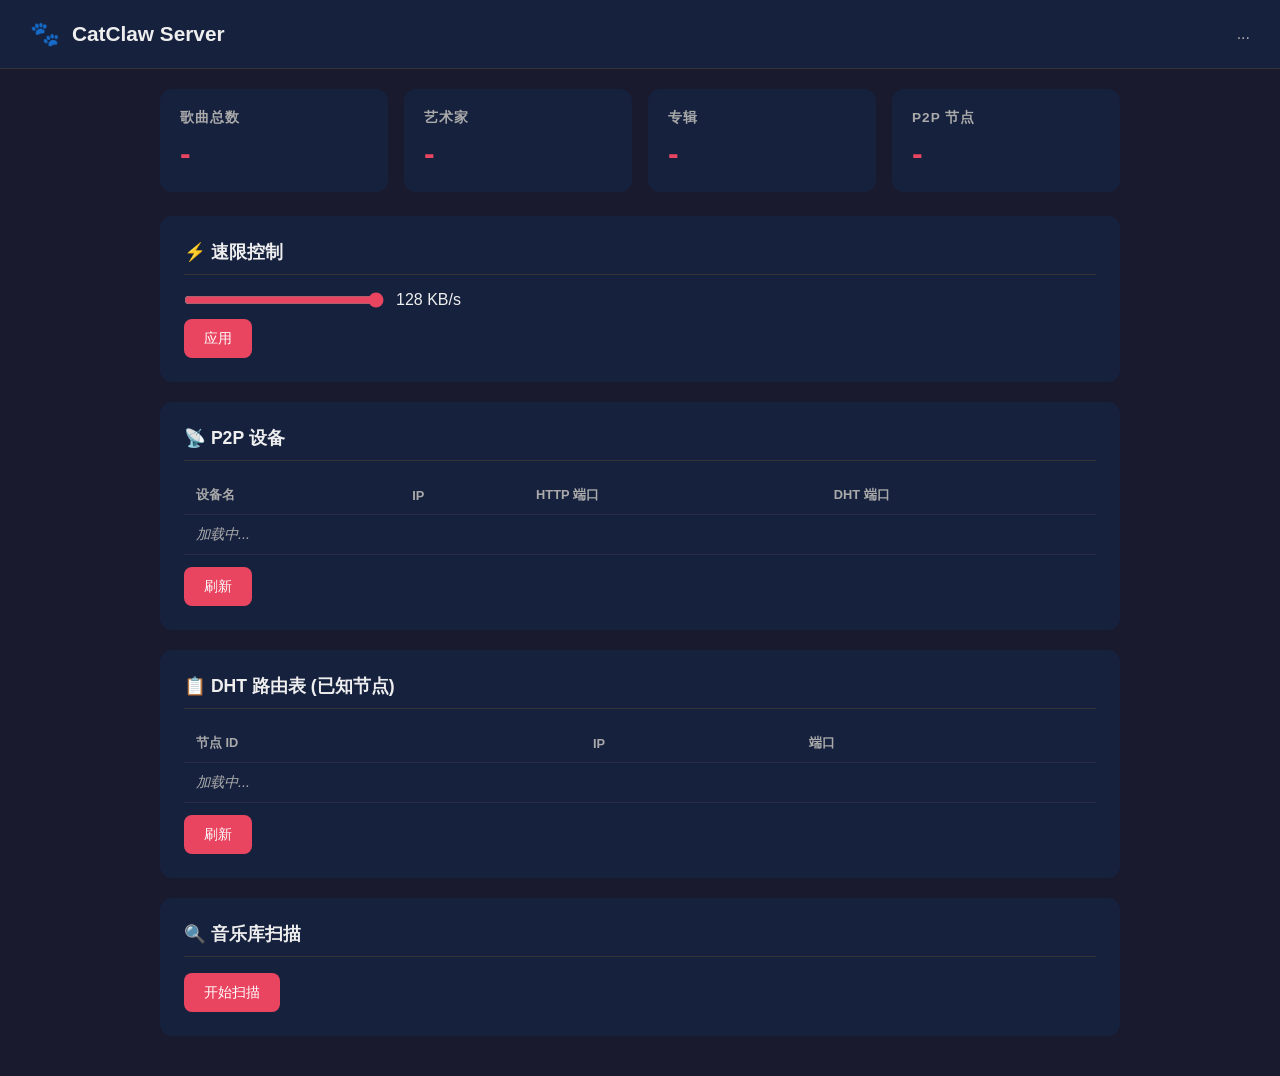
==== web/index.html @ 124abba4 "Initial commit: CatClaw Server - P2P music streaming server - Go-based HTTP API + DHT P2P node - SQL" ====
<!DOCTYPE html>
<html lang="zh-CN">
<head>
<meta charset="UTF-8">
<meta name="viewport" content="width=device-width, initial-scale=1.0">
<title>🐾 CatClaw Server</title>
<style>
  :root { --bg: #1a1a2e; --card: #16213e; --accent: #e94560; --text: #eee; --text2: #aaa; }
  * { box-sizing:border-box;margin:0;padding:0 }
  body { font-family: -apple-system, sans-serif; background: var(--bg); color: var(--text); min-height: 100vh; }
  header { background: var(--card); padding: 20px 30px; display:flex; align-items:center; gap:12px; border-bottom: 1px solid #333; }
  header h1 { font-size: 1.3em; }
  main { max-width: 1000px; margin: 0 auto; padding: 20px; }
  .grid { display: grid; grid-template-columns: repeat(auto-fit, minmax(200px, 1fr)); gap: 16px; margin-bottom: 24px; }
  .card { background: var(--card); border-radius: 12px; padding: 20px; }
  .card h3 { font-size: 0.85em; color: var(--text2); margin-bottom: 8px; text-transform: uppercase; letter-spacing: 1px; }
  .card .value { font-size: 2em; font-weight: bold; color: var(--accent); }
  .section { background: var(--card); border-radius: 12px; padding: 24px; margin-bottom: 20px; }
  .section h2 { font-size: 1.1em; margin-bottom: 16px; border-bottom: 1px solid #333; padding-bottom: 10px; }
  table { width: 100%; border-collapse: collapse; }
  th, td { text-align: left; padding: 10px 12px; border-bottom: 1px solid #2a2a4a; }
  th { color: var(--text2); font-size: 0.8em; font-weight: 600; }
  td { font-size: 0.9em; }
  button { background: var(--accent); color: #fff; border: none; padding: 10px 20px; border-radius: 8px; cursor: pointer; font-size: 0.9em; }
  button:hover { opacity: 0.85; }
  button:disabled { opacity: 0.4; cursor: not-allowed; }
  input[type=range] { width: 200px; accent-color: var(--accent); }
  .rate-display { display: flex; gap: 12px; align-items: center; margin: 10px 0; }
  .status { color: #4ade80; } .status-off { color: #f87171; }
  .tr { text-align: right; } .tc { text-align: center; }
  .loading { color: var(--text2); font-style: italic; }
</style>
</head>
<body>
<header>
  <span style="font-size:1.5em">🐾</span>
  <h1>CatClaw Server</h1>
  <span style="flex:1"></span>
  <span id="device-name" style="color:var(--text2)">...</span>
</header>
<main>
  <div class="grid" id="status-grid">
    <div class="card"><h3>歌曲总数</h3><div class="value" id="stat-songs">-</div></div>
    <div class="card"><h3>艺术家</h3><div class="value" id="stat-artists">-</div></div>
    <div class="card"><h3>专辑</h3><div class="value" id="stat-albums">-</div></div>
    <div class="card"><h3>P2P 节点</h3><div class="value" id="stat-peers">-</div></div>
  </div>

  <div class="section">
    <h2>⚡ 速限控制</h2>
    <div class="rate-display">
      <input type="range" id="rate-slider" min="0" max="10240" value="131072" step="128">
      <span id="rate-label">128 KB/s</span>
    </div>
    <button id="rate-apply">应用</button>
    <span id="rate-msg" style="margin-left:12px;font-size:0.85em"></span>
  </div>

  <div class="section">
    <h2>📡 P2P 设备</h2>
    <table>
      <thead><tr><th>设备名</th><th>IP</th><th>HTTP 端口</th><th>DHT 端口</th></tr></thead>
      <tbody id="device-tbody"><tr><td colspan="4" class="loading">加载中...</td></tr></tbody>
    </table>
    <button style="margin-top:12px" onclick="refreshDevices()">刷新</button>
  </div>

  <div class="section">
    <h2>📋 DHT 路由表 (已知节点)</h2>
    <table>
      <thead><tr><th>节点 ID</th><th>IP</th><th>端口</th></tr></thead>
      <tbody id="contact-tbody"><tr><td colspan="3" class="loading">加载中...</td></tr></tbody>
    </table>
    <button style="margin-top:12px" onclick="refreshContacts()">刷新</button>
  </div>

  <div class="section">
    <h2>🔍 音乐库扫描</h2>
    <button id="scan-btn" onclick="startScan()">开始扫描</button>
    <span id="scan-msg" style="margin-left:12px;font-size:0.85em"></span>
  </div>
</main>

<script>
const API = '/api';

async function loadStatus() {
  const r = await fetch(API+'/status');
  const d = await r.json();
  document.getElementById('device-name').textContent = '设备: ' + (d.device || '?');
  document.getElementById('stat-songs').textContent = d.songs || 0;
  document.getElementById('stat-artists').textContent = d.artists || 0;
  document.getElementById('stat-albums').textContent = d.albums || 0;
  document.getElementById('stat-peers').textContent = d.dht_peers || 0;
  document.getElementById('rate-slider').value = d.rate_limit || 131072;
  document.getElementById('rate-label').textContent = formatRate(d.rate_limit);
}

async function refreshDevices() {
  const r = await fetch(API+'/dht/devices');
  const devices = await r.json();
  const tbody = document.getElementById('device-tbody');
  if (!devices || devices.length === 0) {
    tbody.innerHTML = '<tr><td colspan="4" class="tc">暂无设备</td></tr>';
    return;
  }
  tbody.innerHTML = devices.map(d =>
    `<tr><td>${h(d.name||'?')}</td><td>${h(d.ip||'?')}</td><td class="tr">${d.http_port||'-'}</td><td class="tr">${d.dht_port||'-'}</td></tr>`
  ).join('');
}

async function refreshContacts() {
  const r = await fetch(API+'/dht/contacts');
  const contacts = await r.json();
  const tbody = document.getElementById('contact-tbody');
  if (!contacts || contacts.length === 0) {
    tbody.innerHTML = '<tr><td colspan="3" class="tc">暂无节点</td></tr>';
    return;
  }
  tbody.innerHTML = contacts.map(c =>
    `<tr><td>${h(c.id).substring(0,16)}...</td><td>${h(c.ip)}</td><td class="tr">${c.port}</td></tr>`
  ).join('');
}

async function startScan() {
  const btn = document.getElementById('scan-btn');
  const msg = document.getElementById('scan-msg');
  btn.disabled = true;
  msg.textContent = '扫描中...';
  try {
    const r = await fetch(API+'/scan', {method:'POST'});
    const d = await r.json();
    msg.textContent = `完成！${d.total} 个文件，${d.new} 首新歌，${d.errors} 个错误，耗时 ${d.duration}`;
    loadStatus();
  } catch(e) {
    msg.textContent = '扫描失败: '+e.message;
  }
  btn.disabled = false;
}

document.getElementById('rate-slider').addEventListener('input', function() {
  document.getElementById('rate-label').textContent = formatRate(parseInt(this.value));
});

document.getElementById('rate-apply').addEventListener('click', async function() {
  const rate = parseInt(document.getElementById('rate-slider').value);
  const msg = document.getElementById('rate-msg');
  try {
    await fetch(API+'/config/ratelimit', {
      method:'PUT',
      headers:{'Content-Type':'application/json'},
      body:JSON.stringify({rate_limit: rate})
    });
    msg.textContent = '✓ 已更新为 ' + formatRate(rate);
    msg.style.color = '#4ade80';
  } catch(e) {
    msg.textContent = '更新失败';
    msg.style.color = '#f87171';
  }
});

function formatRate(bytesPerSec) {
  if (!bytesPerSec || bytesPerSec <= 0) return '无限制';
  if (bytesPerSec < 1024) return bytesPerSec + ' B/s';
  if (bytesPerSec < 1048576) return (bytesPerSec / 1024).toFixed(0) + ' KB/s';
  return (bytesPerSec / 1048576).toFixed(1) + ' MB/s';
}

function h(s) {
  if (!s) return '';
  return s.replace(/&/g,'&amp;').replace(/</g,'&lt;').replace(/>/g,'&gt;');
}

loadStatus();
refreshDevices();
refreshContacts();
setInterval(loadStatus, 30000);
</script>
</body>
</html>
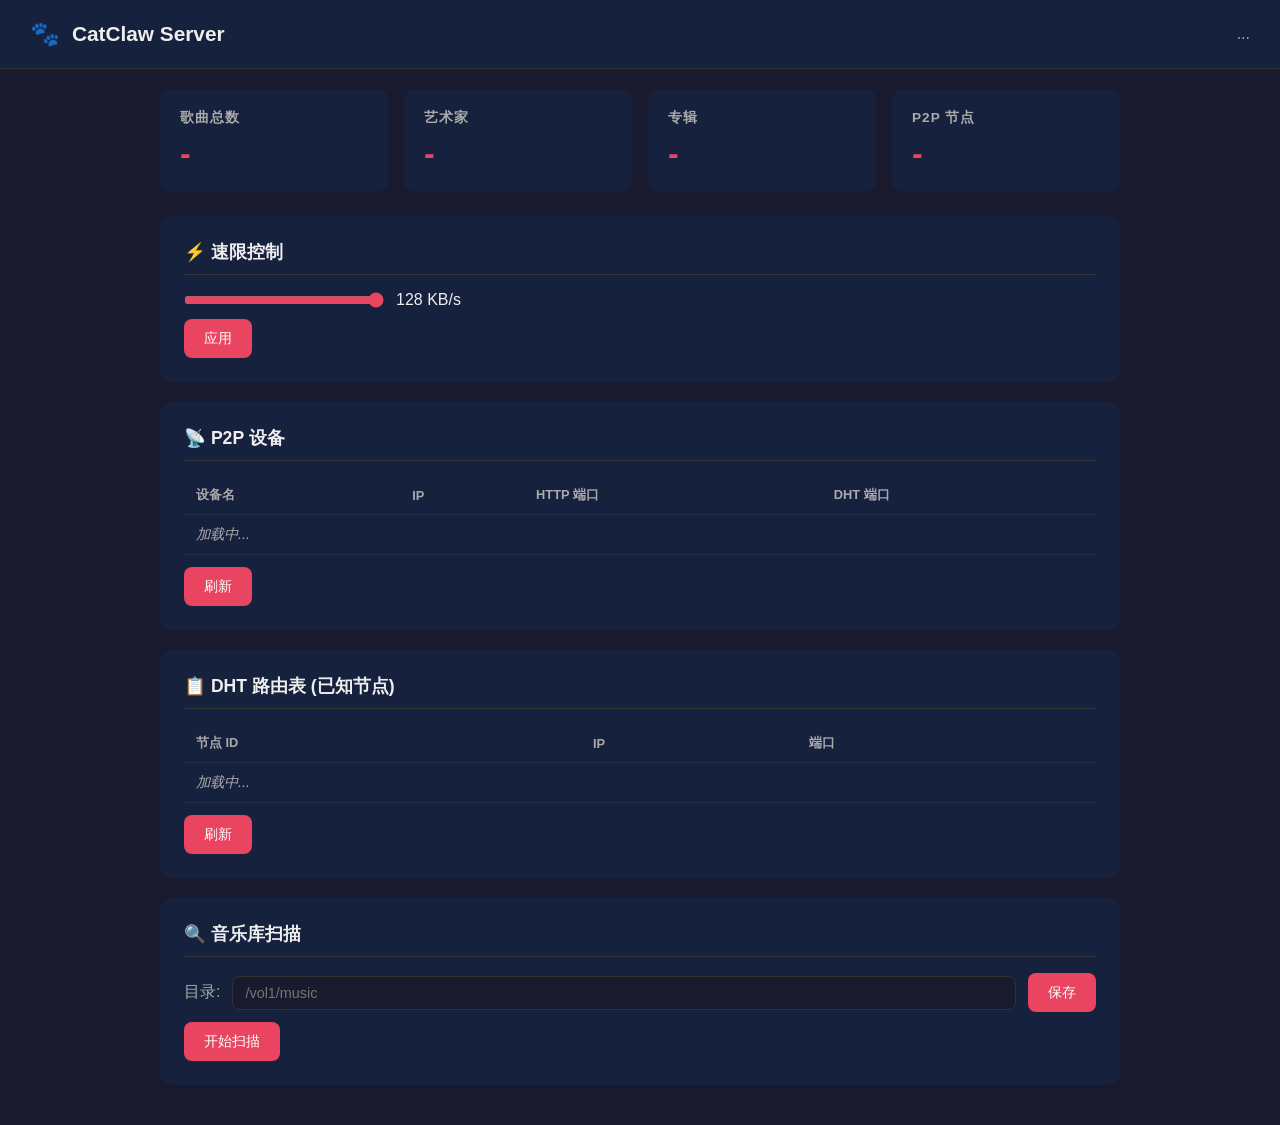
==== commit c163b16b: "Allow runtime music dir config, relax deploy.sh checks - deploy.sh: auto-detect common paths, instal" ====
--- a/web/index.html
+++ b/web/index.html
@@ -76,6 +76,11 @@
 
   <div class="section">
     <h2>🔍 音乐库扫描</h2>
+    <div style="display:flex;gap:12px;align-items:center;flex-wrap:wrap;margin-bottom:10px">
+      <span style="color:var(--text2)">目录:</span>
+      <input id="music-dir-input" style="flex:1;min-width:250px;padding:8px 12px;border-radius:8px;border:1px solid #333;background:#1a1a2e;color:var(--text);font-size:0.9em" placeholder="/vol1/music">
+      <button onclick="saveMusicDir()">保存</button>
+    </div>
     <button id="scan-btn" onclick="startScan()">开始扫描</button>
     <span id="scan-msg" style="margin-left:12px;font-size:0.85em"></span>
   </div>
@@ -96,6 +101,31 @@
   document.getElementById('rate-label').textContent = formatRate(d.rate_limit);
 }
 
+async function loadMusicDir() {
+  try {
+    const r = await fetch(API+'/config/musicdir');
+    const d = await r.json();
+    document.getElementById('music-dir-input').value = d.music_dir || '';
+  } catch(e) { /* ignore */ }
+}
+
+async function saveMusicDir() {
+  const dir = document.getElementById('music-dir-input').value.trim();
+  if (!dir) return;
+  try {
+    await fetch(API+'/config/musicdir', {
+      method:'PUT',
+      headers:{'Content-Type':'application/json'},
+      body:JSON.stringify({music_dir: dir})
+    });
+    document.getElementById('scan-msg').textContent = '✓ 目录已更新: ' + dir;
+    document.getElementById('scan-msg').style.color = '#4ade80';
+  } catch(e) {
+    document.getElementById('scan-msg').textContent = '保存失败';
+    document.getElementById('scan-msg').style.color = '#f87171';
+  }
+}
+
 async function refreshDevices() {
   const r = await fetch(API+'/dht/devices');
   const devices = await r.json();
@@ -172,6 +202,7 @@
 }
 
 loadStatus();
+loadMusicDir();
 refreshDevices();
 refreshContacts();
 setInterval(loadStatus, 30000);
